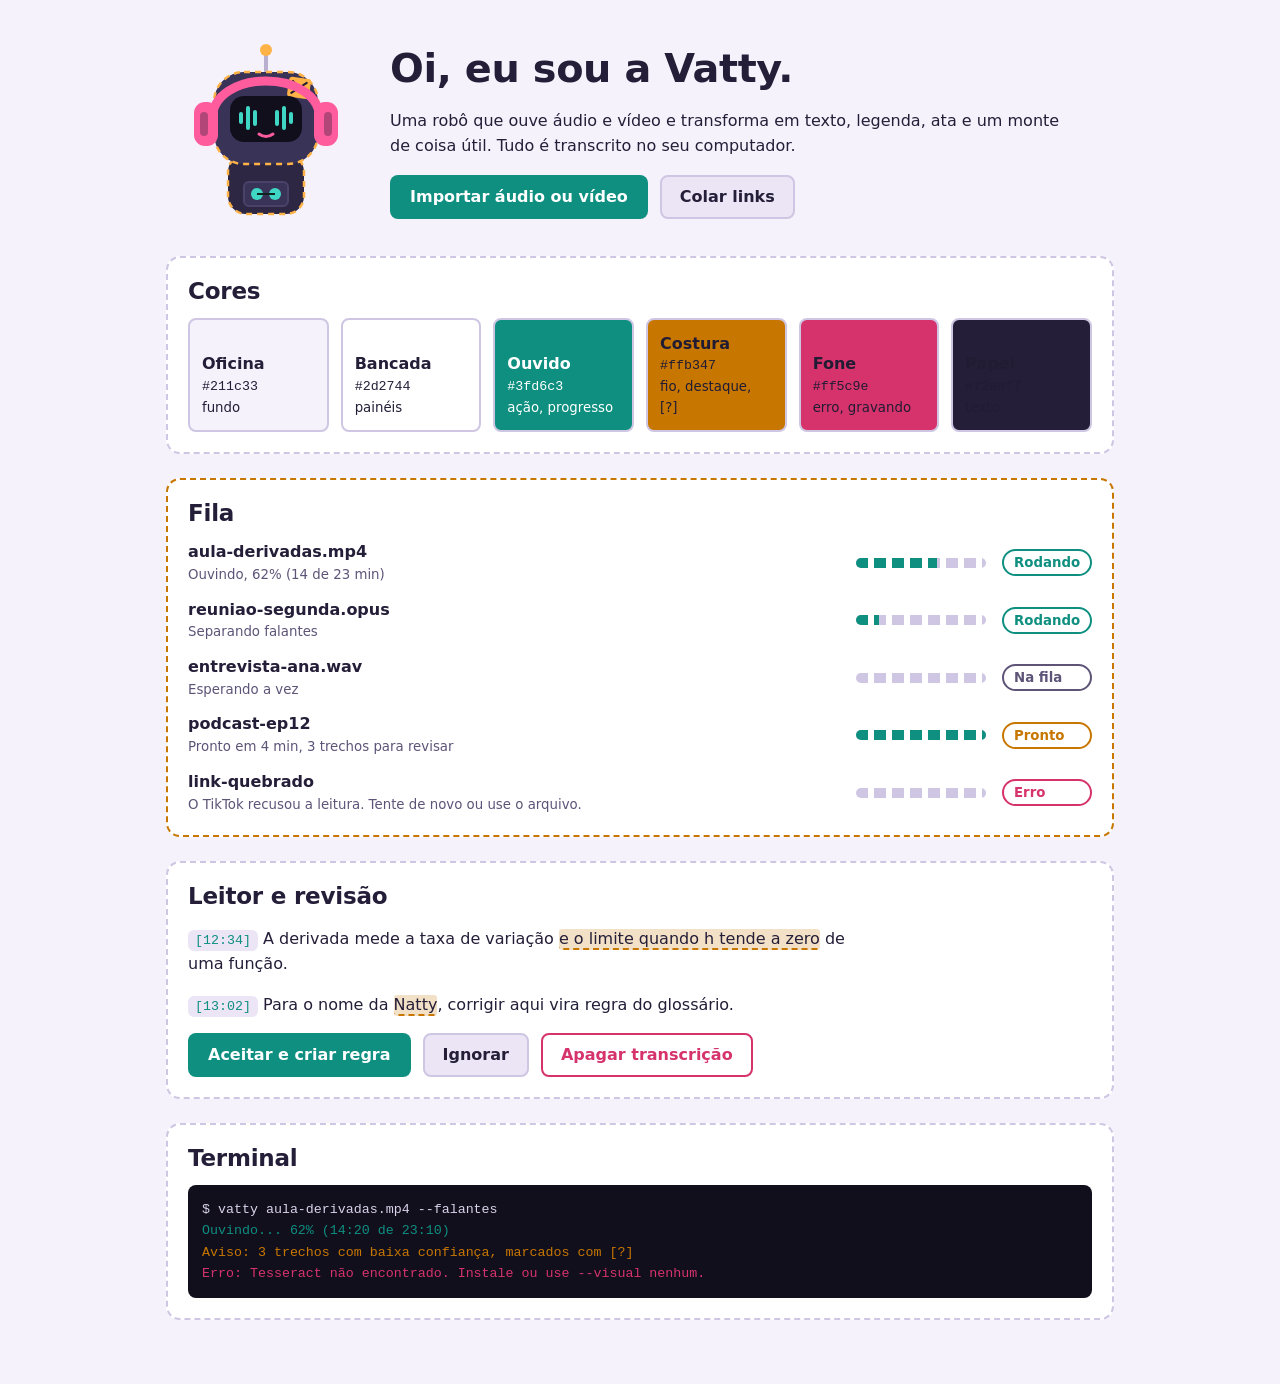
==== vatty/ui/static/guia.html @ 9836ba77 "UI: padrão visual da Vatty (tokens, mascote SVG, guia) Co-Authored-By: Claude Sonnet 5.5 <noreply@an" ====
<!doctype html>
<html lang="pt-BR"><head><meta charset="utf-8"><meta name="viewport" content="width=device-width,initial-scale=1">
<title>Vatty: guia visual</title><link rel="stylesheet" href="tokens.css">
<style>
 main{max-width:980px;margin:0 auto;padding:32px 16px 64px;display:grid;gap:24px}
 .topo{display:grid;grid-template-columns:200px 1fr;gap:24px;align-items:center}
 .topo img{width:200px;height:200px}
 .cores{display:grid;grid-template-columns:repeat(auto-fit,minmax(130px,1fr));gap:12px}
 .cor{border-radius:var(--raio-p);padding:12px;min-height:84px;font-size:var(--t-1);display:flex;flex-direction:column;justify-content:flex-end;border:2px solid var(--fio-vazio)}
 .cor b{font-size:var(--t0)} .cor code{font-family:var(--mono)}
 .fila{display:grid;gap:12px}
 .linha{display:grid;grid-template-columns:1fr 130px 90px;gap:16px;align-items:center}
 .linha .nome{font-weight:650}.linha small{color:var(--papel-2);display:block;font-weight:400}
 .linhas-btn{display:flex;gap:12px;flex-wrap:wrap}
 @media (max-width:640px){.topo{grid-template-columns:1fr}.linha{grid-template-columns:1fr}}
</style></head><body><main>
<section class="topo">
  <img src="vatty.svg" alt="Vatty">
  <div><h1>Oi, eu sou a Vatty.</h1>
  <p>Uma robô que ouve áudio e vídeo e transforma em texto, legenda, ata e um monte de coisa útil. Tudo é transcrito no seu computador.</p>
  <div class="linhas-btn"><button class="btn btn-principal">Importar áudio ou vídeo</button><button class="btn btn-calmo">Colar links</button></div></div>
</section>

<section class="remendo"><h2>Cores</h2>
<div class="cores">
 <div class="cor" style="background:var(--oficina)"><b>Oficina</b><code>#211c33</code>fundo</div>
 <div class="cor" style="background:var(--bancada)"><b>Bancada</b><code>#2d2744</code>painéis</div>
 <div class="cor" style="background:var(--ouvido);color:var(--sobre-ouvido)"><b>Ouvido</b><code>#3fd6c3</code>ação, progresso</div>
 <div class="cor" style="background:var(--costura);color:#211c33"><b>Costura</b><code>#ffb347</code>fio, destaque, [?]</div>
 <div class="cor" style="background:var(--fone);color:#211c33"><b>Fone</b><code>#ff5c9e</code>erro, gravando</div>
 <div class="cor" style="background:var(--papel);color:#211c33"><b>Papel</b><code>#f2eef7</code>texto</div>
</div></section>

<section class="remendo ativo"><h2>Fila</h2>
<div class="fila">
 <div class="linha"><div class="nome">aula-derivadas.mp4<small>Ouvindo, 62% (14 de 23 min)</small></div><div class="costura" style="--p:62%"><i></i></div><span class="estado estado-rodando">Rodando</span></div>
 <div class="linha"><div class="nome">reuniao-segunda.opus<small>Separando falantes</small></div><div class="costura" style="--p:18%"><i></i></div><span class="estado estado-rodando">Rodando</span></div>
 <div class="linha"><div class="nome">entrevista-ana.wav<small>Esperando a vez</small></div><div class="costura"><i></i></div><span class="estado estado-fila">Na fila</span></div>
 <div class="linha"><div class="nome">podcast-ep12<small>Pronto em 4 min, 3 trechos para revisar</small></div><div class="costura" style="--p:100%"><i></i></div><span class="estado estado-pronto">Pronto</span></div>
 <div class="linha"><div class="nome">link-quebrado<small>O TikTok recusou a leitura. Tente de novo ou use o arquivo.</small></div><div class="costura"><i></i></div><span class="estado estado-erro">Erro</span></div>
</div></section>

<section class="remendo"><h2>Leitor e revisão</h2>
<p><a class="horario" href="#">[12:34]</a> A derivada mede a taxa de variação <span class="duvida">e o limite quando h tende a zero</span> de uma função.</p>
<p><a class="horario" href="#">[13:02]</a> Para o nome da <span class="duvida">Natty</span>, corrigir aqui vira regra do glossário.</p>
<div class="linhas-btn"><button class="btn btn-principal">Aceitar e criar regra</button><button class="btn btn-calmo">Ignorar</button><button class="btn btn-perigo">Apagar transcrição</button></div></section>

<section class="remendo"><h2>Terminal</h2>
<div class="terminal"><div>$ vatty aula-derivadas.mp4 --falantes</div><div class="ok">Ouvindo... 62% (14:20 de 23:10)</div><div class="aviso">Aviso: 3 trechos com baixa confiança, marcados com [?]</div><div class="erro">Erro: Tesseract não encontrado. Instale ou use --visual nenhum.</div></div></section>
</main></body></html>
---- vatty/ui/static/tokens.css ----
/* Padrão visual da Vatty: "oficina de som". Remendos, costura e fita cassete.
   Sem fonte nem recurso externo: o app é local e funciona offline. */
:root {
  /* Cores */
  --oficina:  #211c33;   /* fundo: noite de oficina */
  --bancada:  #2d2744;   /* painéis */
  --remendo:  #3a3358;   /* painel elevado / hover */
  --papel:    #f2eef7;   /* texto */
  --papel-2:  #b9b0cf;   /* texto secundário */
  --ouvido:   #3fd6c3;   /* ação principal, progresso, "ouvindo" */
  --costura:  #ffb347;   /* fio: bordas tracejadas, destaque, [?] */
  --fone:     #ff5c9e;   /* atenção: erro, gravação */
  --fio-vazio:#4a4268;   /* costura ainda não feita */
  --sobre-ouvido: #10241f; /* texto sobre --ouvido */

  /* Tipo: uma família do sistema; horário em mono */
  --fonte: "Avenir Next", "Segoe UI Variable", "Segoe UI", system-ui, sans-serif;
  --mono: ui-monospace, "Cascadia Mono", Consolas, monospace;

  /* Escala 1.2 (base 16px) */
  --t-1: 0.833rem; --t0: 1rem; --t1: 1.2rem; --t2: 1.44rem; --t3: 1.728rem; --t4: 2.488rem;

  /* Forma */
  --raio: 14px;          /* painéis */
  --raio-p: 8px;         /* botões e chips */
  --espaco: 8px;
}

@media (prefers-color-scheme: light) {
  :root:not([data-tema="escuro"]) {
    --oficina:#f6f2fb; --bancada:#ffffff; --remendo:#ebe5f5;
    --papel:#241e38; --papel-2:#5d5478; --fio-vazio:#cfc6e3;
    --ouvido:#0e8f80; --costura:#c77700; --fone:#d6336c; --sobre-ouvido:#ffffff;
  }
}
:root[data-tema="claro"] {
  --oficina:#f6f2fb; --bancada:#ffffff; --remendo:#ebe5f5;
  --papel:#241e38; --papel-2:#5d5478; --fio-vazio:#cfc6e3;
  --ouvido:#0e8f80; --costura:#c77700; --fone:#d6336c; --sobre-ouvido:#ffffff;
}

* { box-sizing: border-box; }
body { margin: 0; background: var(--oficina); color: var(--papel); font: 400 var(--t0)/1.55 var(--fonte); }
h1, h2, h3 { line-height: 1.2; margin: 0 0 calc(var(--espaco) * 1.5); letter-spacing: -0.01em; }
h1 { font-size: var(--t4); font-weight: 800; } h2 { font-size: var(--t2); font-weight: 700; } h3 { font-size: var(--t1); font-weight: 650; }
p { max-width: 68ch; }
a { color: var(--ouvido); }
:focus-visible { outline: 3px solid var(--costura); outline-offset: 2px; }

/* Painel: a borda tracejada é a costura que prende o remendo */
.remendo { background: var(--bancada); border: 2px dashed var(--fio-vazio); border-radius: var(--raio); padding: calc(var(--espaco) * 2.5); }
.remendo.ativo { border-color: var(--costura); }

/* Botões */
.btn { font: 650 var(--t0)/1 var(--fonte); padding: 12px 18px; border-radius: var(--raio-p); border: 2px solid transparent; cursor: pointer; }
.btn-principal { background: var(--ouvido); color: var(--sobre-ouvido); }
.btn-principal:hover { filter: brightness(1.08); }
.btn-calmo { background: var(--remendo); color: var(--papel); border-color: var(--fio-vazio); }
.btn-calmo:hover { border-color: var(--ouvido); }
.btn-perigo { background: transparent; color: var(--fone); border-color: var(--fone); }

/* Horário clicável e trecho duvidoso */
.horario { font: 500 var(--t-1)/1 var(--mono); color: var(--ouvido); background: var(--remendo); padding: 3px 7px; border-radius: 6px; text-decoration: none; }
.duvida { background: color-mix(in srgb, var(--costura) 22%, transparent); border-bottom: 2px dashed var(--costura); border-radius: 3px; }

/* Estados da fila */
.estado { font: 650 var(--t-1)/1 var(--fonte); padding: 5px 10px; border-radius: 999px; border: 2px solid currentColor; display: inline-block; }
.estado-fila { color: var(--papel-2); } .estado-rodando { color: var(--ouvido); }
.estado-pronto { color: var(--costura); } .estado-erro { color: var(--fone); }

/* Barra de progresso: costura sendo feita, ponto a ponto */
.costura { --p: 0%; position: relative; height: 10px; border-radius: 5px; overflow: hidden;
  background: repeating-linear-gradient(90deg, var(--fio-vazio) 0 12px, transparent 12px 18px); }
.costura > i { position: absolute; inset: 0 auto 0 0; width: var(--p); transition: width .4s ease;
  background: repeating-linear-gradient(90deg, var(--ouvido) 0 12px, transparent 12px 18px); }
@media (prefers-reduced-motion: reduce) { .costura > i { transition: none; } }

/* Terminal: painel de log, sempre escuro */
.terminal { background: #120f1d; color: #d9d2ea; font: 400 var(--t-1)/1.6 var(--mono); border-radius: var(--raio-p); padding: 14px; overflow: auto; max-height: 260px; }
.terminal .ok { color: var(--ouvido); } .terminal .aviso { color: var(--costura); } .terminal .erro { color: var(--fone); }
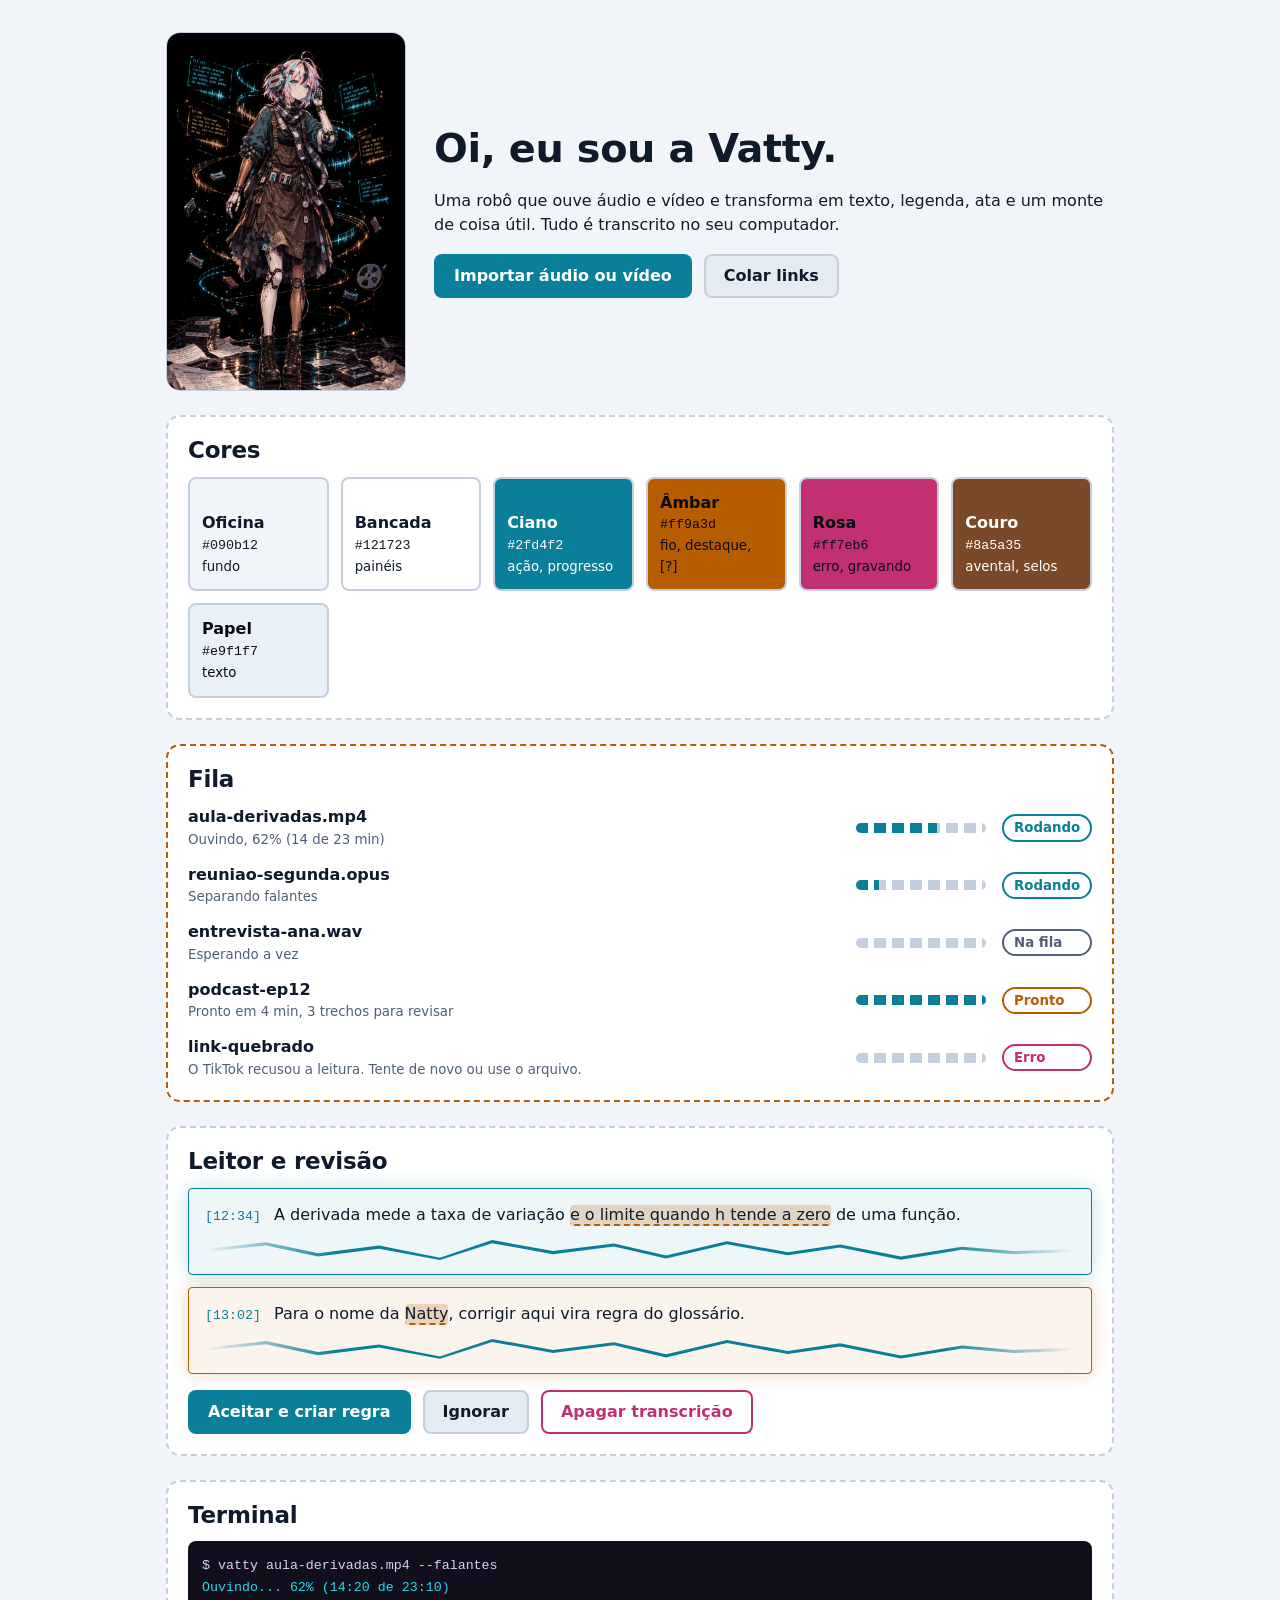
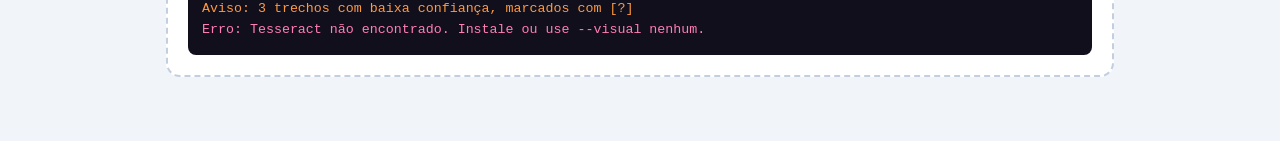
==== commit a0d13ff0: "UI: visual refeito a partir da arte oficial da Vatty (paleta, holograma, onda) Co-Authored-By: Claud" ====
--- a/vatty/ui/static/guia.html
+++ b/vatty/ui/static/guia.html
@@ -3,8 +3,8 @@
 <title>Vatty: guia visual</title><link rel="stylesheet" href="tokens.css">
 <style>
  main{max-width:980px;margin:0 auto;padding:32px 16px 64px;display:grid;gap:24px}
- .topo{display:grid;grid-template-columns:200px 1fr;gap:24px;align-items:center}
- .topo img{width:200px;height:200px}
+ .topo{display:grid;grid-template-columns:240px 1fr;gap:28px;align-items:center}
+ .topo img{width:240px;height:auto;border-radius:var(--raio);border:1px solid var(--fio-vazio)}
  .cores{display:grid;grid-template-columns:repeat(auto-fit,minmax(130px,1fr));gap:12px}
  .cor{border-radius:var(--raio-p);padding:12px;min-height:84px;font-size:var(--t-1);display:flex;flex-direction:column;justify-content:flex-end;border:2px solid var(--fio-vazio)}
  .cor b{font-size:var(--t0)} .cor code{font-family:var(--mono)}
@@ -15,7 +15,7 @@
  @media (max-width:640px){.topo{grid-template-columns:1fr}.linha{grid-template-columns:1fr}}
 </style></head><body><main>
 <section class="topo">
-  <img src="vatty.svg" alt="Vatty">
+  <img src="vatty-arte.jpg" alt="Vatty, uma garota robô de cabelo rosa e fones de fita cassete, cercada por hologramas de transcrição">
   <div><h1>Oi, eu sou a Vatty.</h1>
   <p>Uma robô que ouve áudio e vídeo e transforma em texto, legenda, ata e um monte de coisa útil. Tudo é transcrito no seu computador.</p>
   <div class="linhas-btn"><button class="btn btn-principal">Importar áudio ou vídeo</button><button class="btn btn-calmo">Colar links</button></div></div>
@@ -23,12 +23,13 @@
 
 <section class="remendo"><h2>Cores</h2>
 <div class="cores">
- <div class="cor" style="background:var(--oficina)"><b>Oficina</b><code>#211c33</code>fundo</div>
- <div class="cor" style="background:var(--bancada)"><b>Bancada</b><code>#2d2744</code>painéis</div>
- <div class="cor" style="background:var(--ouvido);color:var(--sobre-ouvido)"><b>Ouvido</b><code>#3fd6c3</code>ação, progresso</div>
- <div class="cor" style="background:var(--costura);color:#211c33"><b>Costura</b><code>#ffb347</code>fio, destaque, [?]</div>
- <div class="cor" style="background:var(--fone);color:#211c33"><b>Fone</b><code>#ff5c9e</code>erro, gravando</div>
- <div class="cor" style="background:var(--papel);color:#211c33"><b>Papel</b><code>#f2eef7</code>texto</div>
+ <div class="cor" style="background:var(--oficina)"><b>Oficina</b><code>#090b12</code>fundo</div>
+ <div class="cor" style="background:var(--bancada)"><b>Bancada</b><code>#121723</code>painéis</div>
+ <div class="cor" style="background:var(--ouvido);color:var(--sobre-ouvido)"><b>Ciano</b><code>#2fd4f2</code>ação, progresso</div>
+ <div class="cor" style="background:var(--costura);color:#090b12"><b>Âmbar</b><code>#ff9a3d</code>fio, destaque, [?]</div>
+ <div class="cor" style="background:var(--fone);color:#090b12"><b>Rosa</b><code>#ff7eb6</code>erro, gravando</div>
+ <div class="cor" style="background:var(--couro);color:#fff"><b>Couro</b><code>#8a5a35</code>avental, selos</div>
+ <div class="cor" style="background:#e9f1f7;color:#090b12"><b>Papel</b><code>#e9f1f7</code>texto</div>
 </div></section>
 
 <section class="remendo ativo"><h2>Fila</h2>
@@ -41,9 +42,9 @@
 </div></section>
 
 <section class="remendo"><h2>Leitor e revisão</h2>
-<p><a class="horario" href="#">[12:34]</a> A derivada mede a taxa de variação <span class="duvida">e o limite quando h tende a zero</span> de uma função.</p>
-<p><a class="horario" href="#">[13:02]</a> Para o nome da <span class="duvida">Natty</span>, corrigir aqui vira regra do glossário.</p>
-<div class="linhas-btn"><button class="btn btn-principal">Aceitar e criar regra</button><button class="btn btn-calmo">Ignorar</button><button class="btn btn-perigo">Apagar transcrição</button></div></section>
+<div class="holo"><a class="horario" href="#">[12:34]</a> A derivada mede a taxa de variação <span class="duvida">e o limite quando h tende a zero</span> de uma função.<div class="onda"></div></div>
+<div class="holo ambar" style="margin-top:12px"><a class="horario" href="#">[13:02]</a> Para o nome da <span class="duvida">Natty</span>, corrigir aqui vira regra do glossário.<div class="onda"></div></div>
+<div class="linhas-btn" style="margin-top:16px"><button class="btn btn-principal">Aceitar e criar regra</button><button class="btn btn-calmo">Ignorar</button><button class="btn btn-perigo">Apagar transcrição</button></div></section>
 
 <section class="remendo"><h2>Terminal</h2>
 <div class="terminal"><div>$ vatty aula-derivadas.mp4 --falantes</div><div class="ok">Ouvindo... 62% (14:20 de 23:10)</div><div class="aviso">Aviso: 3 trechos com baixa confiança, marcados com [?]</div><div class="erro">Erro: Tesseract não encontrado. Instale ou use --visual nenhum.</div></div></section>
--- a/vatty/ui/static/tokens.css
+++ b/vatty/ui/static/tokens.css
@@ -1,17 +1,18 @@
-/* Padrão visual da Vatty: "oficina de som". Remendos, costura e fita cassete.
+/* Padrão visual da Vatty: "oficina de som". Fundo escuro, hologramas, remendos, costura e fita cassete.
    Sem fonte nem recurso externo: o app é local e funciona offline. */
 :root {
-  /* Cores */
-  --oficina:  #211c33;   /* fundo: noite de oficina */
-  --bancada:  #2d2744;   /* painéis */
-  --remendo:  #3a3358;   /* painel elevado / hover */
-  --papel:    #f2eef7;   /* texto */
-  --papel-2:  #b9b0cf;   /* texto secundário */
-  --ouvido:   #3fd6c3;   /* ação principal, progresso, "ouvindo" */
-  --costura:  #ffb347;   /* fio: bordas tracejadas, destaque, [?] */
-  --fone:     #ff5c9e;   /* atenção: erro, gravação */
-  --fio-vazio:#4a4268;   /* costura ainda não feita */
-  --sobre-ouvido: #10241f; /* texto sobre --ouvido */
+  /* Cores: tiradas da arte da Vatty (fundo escuro, hologramas ciano e âmbar, cabelo rosa, couro) */
+  --oficina:  #090b12;   /* fundo: o escuro atrás dela */
+  --bancada:  #121723;   /* painéis */
+  --remendo:  #1c2335;   /* painel elevado / hover */
+  --papel:    #e9f1f7;   /* texto */
+  --papel-2:  #9fb0c4;   /* texto secundário */
+  --ouvido:   #2fd4f2;   /* ciano holograma: ação, progresso, "ouvindo" */
+  --costura:  #ff9a3d;   /* âmbar: fio, destaque, [?] */
+  --fone:     #ff7eb6;   /* rosa do cabelo: atenção, erro, gravando */
+  --couro:    #8a5a35;   /* avental: detalhes, selos */
+  --fio-vazio:#2c3650;   /* linha ainda não feita */
+  --sobre-ouvido: #04202a; /* texto sobre --ouvido */
 
   /* Tipo: uma família do sistema; horário em mono */
   --fonte: "Avenir Next", "Segoe UI Variable", "Segoe UI", system-ui, sans-serif;
@@ -28,15 +29,15 @@
 
 @media (prefers-color-scheme: light) {
   :root:not([data-tema="escuro"]) {
-    --oficina:#f6f2fb; --bancada:#ffffff; --remendo:#ebe5f5;
-    --papel:#241e38; --papel-2:#5d5478; --fio-vazio:#cfc6e3;
-    --ouvido:#0e8f80; --costura:#c77700; --fone:#d6336c; --sobre-ouvido:#ffffff;
+    --oficina:#f1f5f9; --bancada:#ffffff; --remendo:#e4ebf3;
+    --papel:#0f1a2b; --papel-2:#506078; --fio-vazio:#c3cfdf;
+    --ouvido:#0a7f99; --costura:#b85c00; --fone:#c2306f; --couro:#7a4a28; --sobre-ouvido:#ffffff;
   }
 }
 :root[data-tema="claro"] {
-  --oficina:#f6f2fb; --bancada:#ffffff; --remendo:#ebe5f5;
-  --papel:#241e38; --papel-2:#5d5478; --fio-vazio:#cfc6e3;
-  --ouvido:#0e8f80; --costura:#c77700; --fone:#d6336c; --sobre-ouvido:#ffffff;
+  --oficina:#f1f5f9; --bancada:#ffffff; --remendo:#e4ebf3;
+  --papel:#0f1a2b; --papel-2:#506078; --fio-vazio:#c3cfdf;
+  --ouvido:#0a7f99; --costura:#b85c00; --fone:#c2306f; --couro:#7a4a28; --sobre-ouvido:#ffffff;
 }
 
 * { box-sizing: border-box; }
@@ -77,4 +78,17 @@
 
 /* Terminal: painel de log, sempre escuro */
 .terminal { background: #120f1d; color: #d9d2ea; font: 400 var(--t-1)/1.6 var(--mono); border-radius: var(--raio-p); padding: 14px; overflow: auto; max-height: 260px; }
-.terminal .ok { color: var(--ouvido); } .terminal .aviso { color: var(--costura); } .terminal .erro { color: var(--fone); }
+.terminal .ok { color: #2fd4f2; } .terminal .aviso { color: #ff9a3d; } .terminal .erro { color: #ff7eb6; }
+
+/* Holograma: o cartão de transcrição que flutua ao redor da Vatty (leitor, resultados da busca) */
+.holo { position: relative; background: color-mix(in srgb, var(--ouvido) 7%, var(--bancada)); border: 1px solid var(--ouvido);
+  border-radius: 4px; padding: 14px 16px; box-shadow: 0 0 18px color-mix(in srgb, var(--ouvido) 25%, transparent); }
+.holo.ambar { border-color: var(--costura); background: color-mix(in srgb, var(--costura) 7%, var(--bancada));
+  box-shadow: 0 0 18px color-mix(in srgb, var(--costura) 25%, transparent); }
+.holo .horario { background: transparent; padding: 0; margin-right: 8px; }
+/* Onda de áudio como linha decorativa de um cartão */
+.onda { height: 22px; margin-top: 10px; opacity: 1;
+  background: var(--ouvido);
+  -webkit-mask: linear-gradient(90deg, transparent, #000 15%, #000 85%, transparent); mask: linear-gradient(90deg, transparent, #000 15%, #000 85%, transparent);
+  clip-path: polygon(0% 50%,7% 20%,13% 70%,20% 35%,27% 90%,33% 10%,40% 60%,47% 25%,53% 80%,60% 15%,67% 65%,73% 30%,80% 85%,87% 40%,93% 60%,100% 50%,100% 64%,93% 74%,87% 54%,80% 99%,73% 44%,67% 79%,60% 29%,53% 94%,47% 39%,40% 74%,33% 24%,27% 100%,20% 49%,13% 84%,7% 34%,0% 64%); }
+.avatar { width: 56px; height: 56px; border-radius: 50%; object-fit: cover; border: 2px solid var(--fone); }
